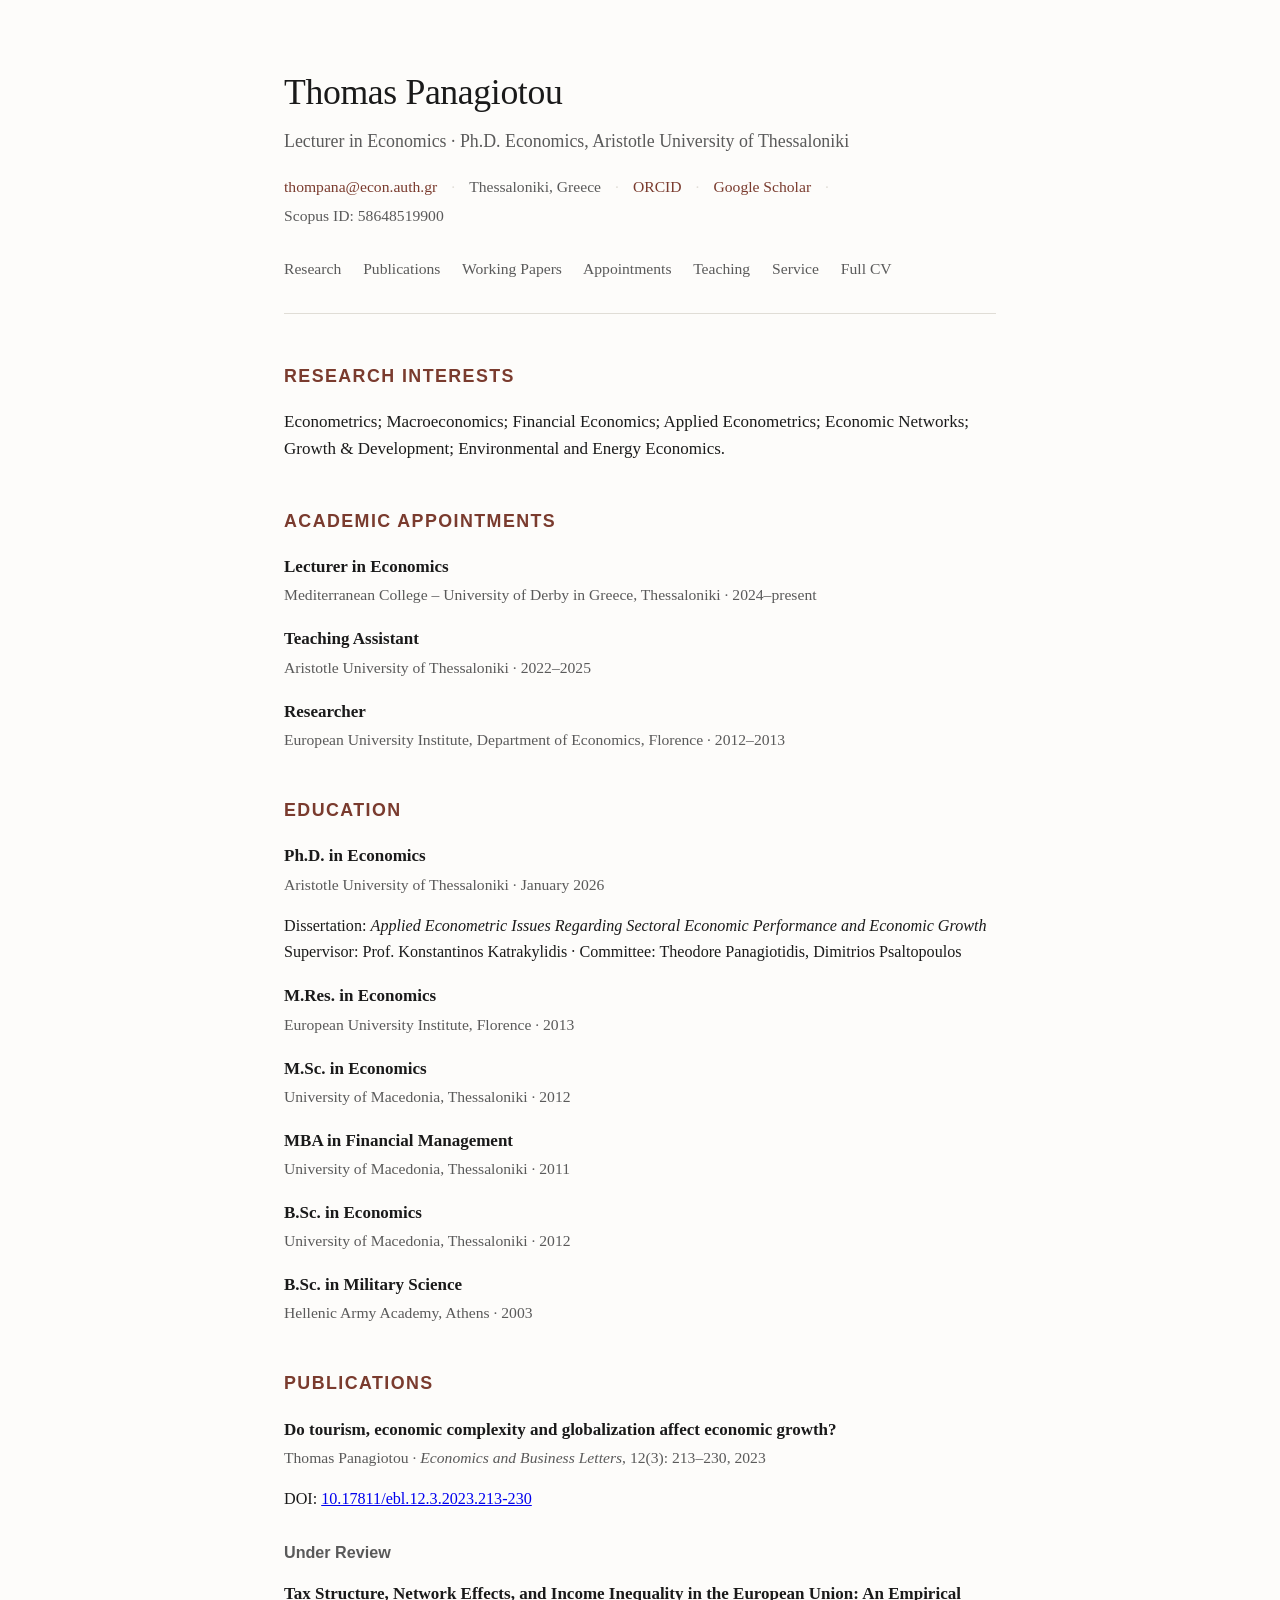
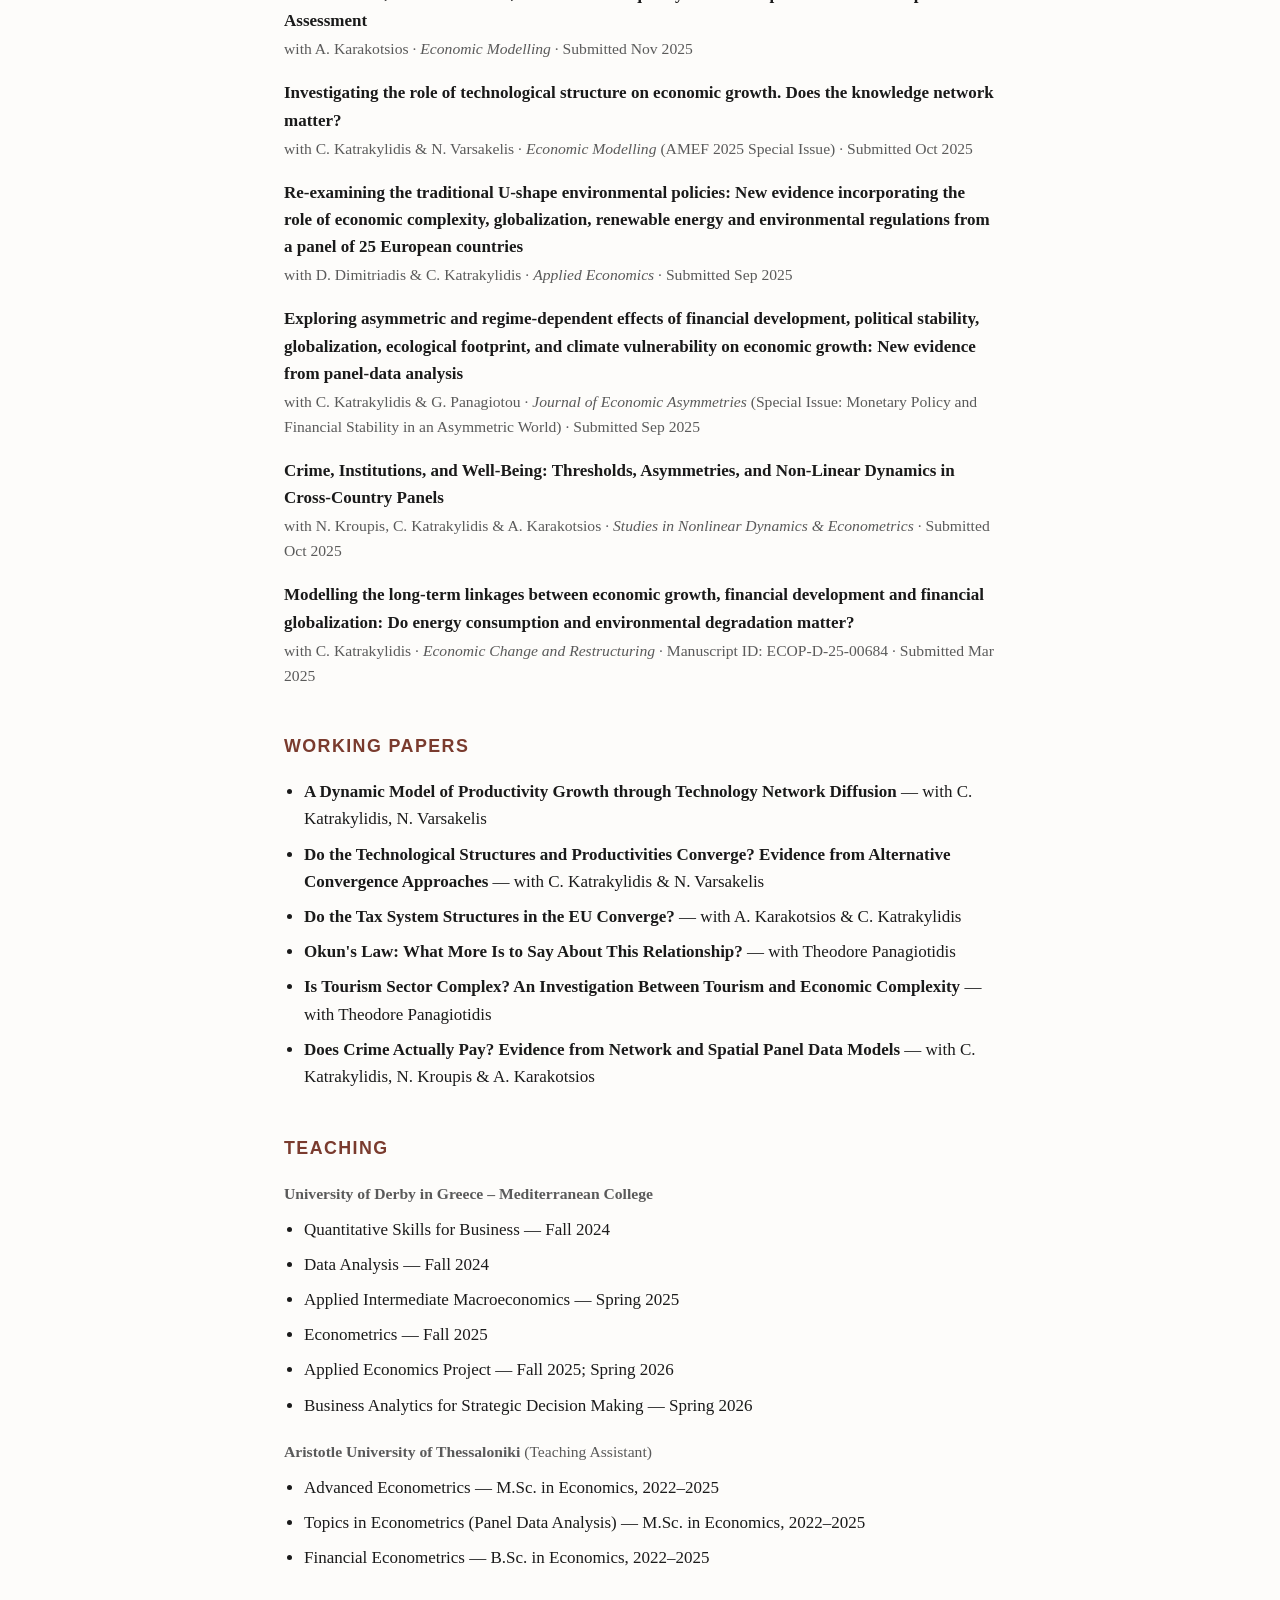
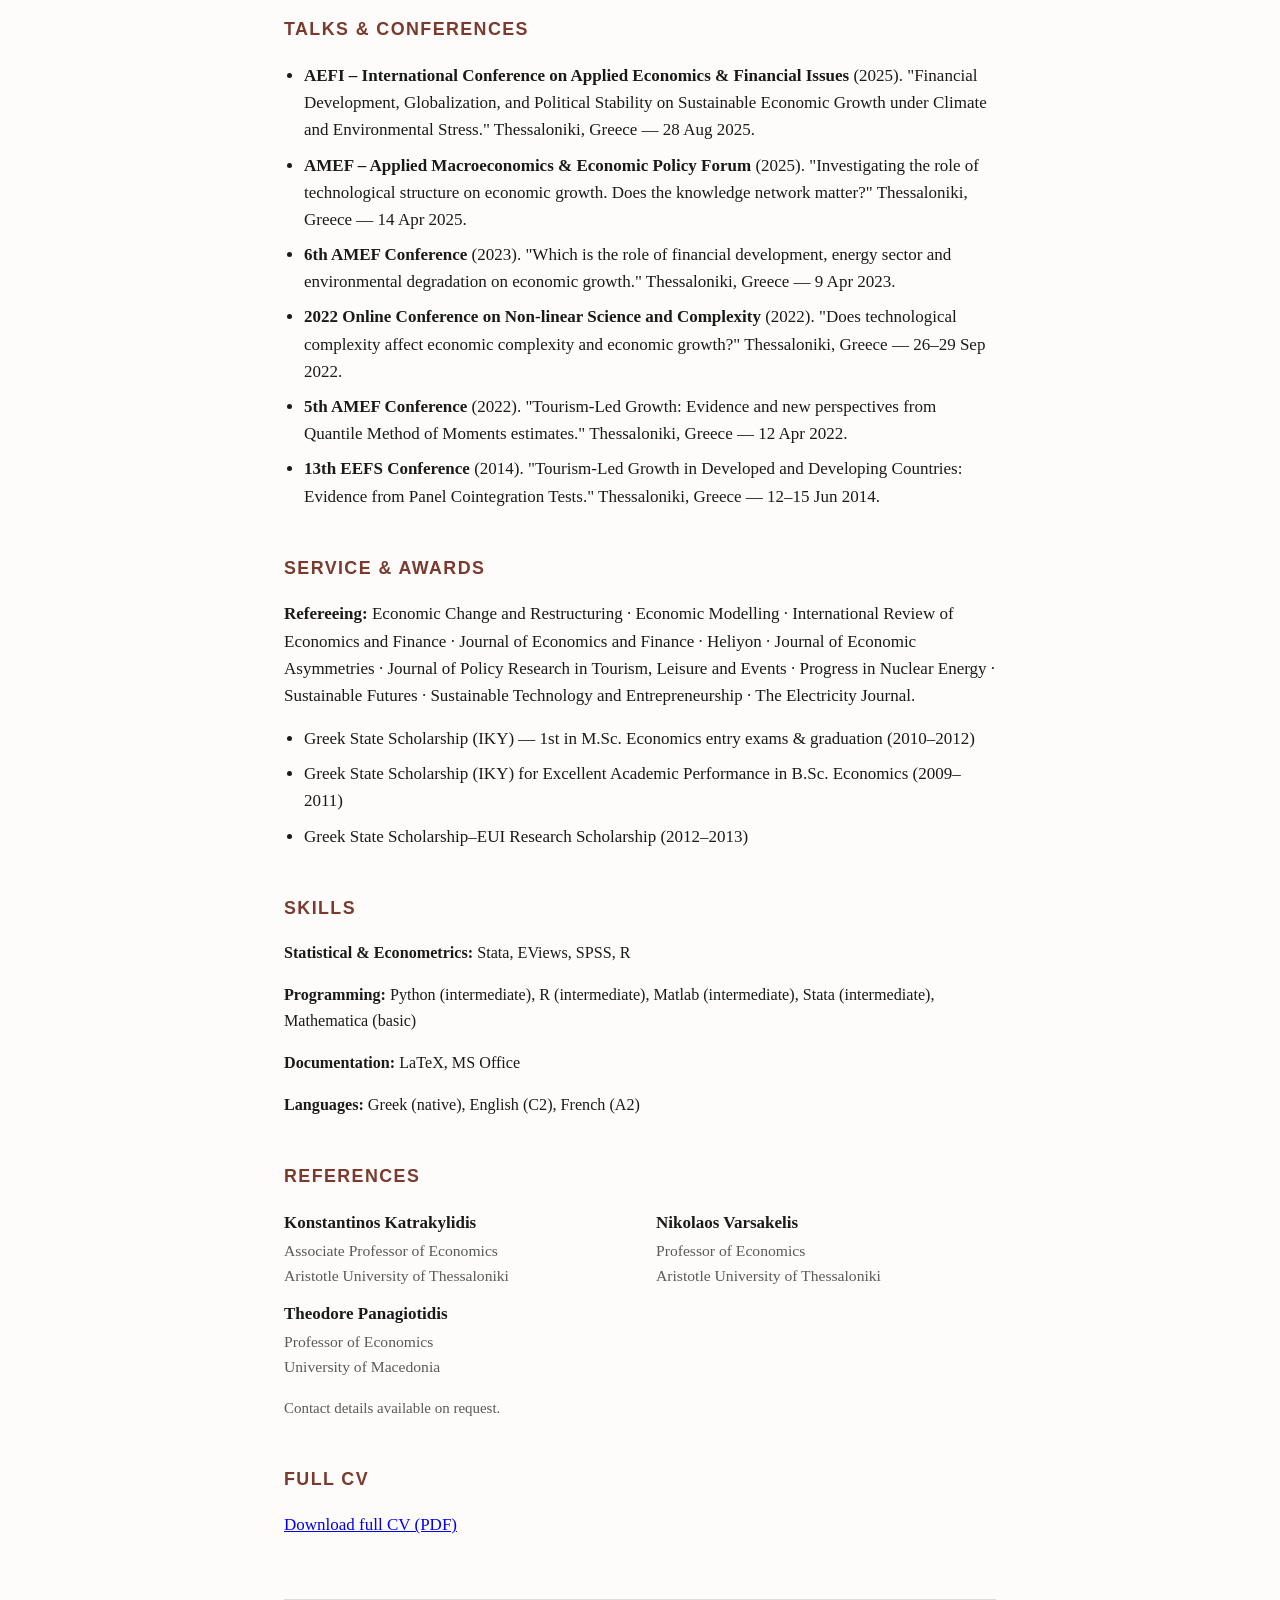
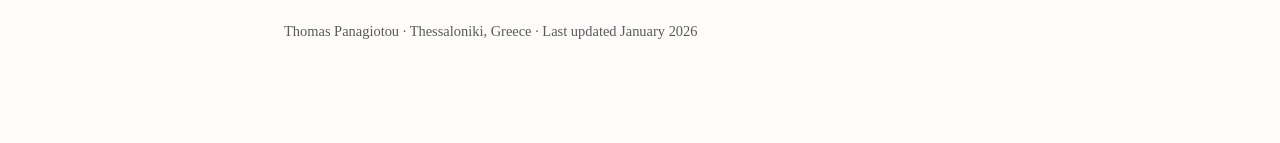
==== index.html @ 2dd04083 "Add files via upload" ====
<!DOCTYPE html>
<html lang="en">
<head>
<meta charset="UTF-8">
<meta name="viewport" content="width=device-width, initial-scale=1.0">
<title>Thomas Panagiotou — Economist</title>
<style>
  :root {
    --text: #1a1a1a;
    --muted: #5a5a5a;
    --line: #e0ddd6;
    --accent: #7a3b2e;
    --bg: #fdfcfa;
  }
  * { box-sizing: border-box; }
  body {
    margin: 0;
    background: var(--bg);
    color: var(--text);
    font-family: "Georgia", "Iowan Old Style", "Palatino Linotype", serif;
    line-height: 1.6;
    font-size: 17px;
  }
  .wrap {
    max-width: 760px;
    margin: 0 auto;
    padding: 64px 24px 100px;
  }
  header {
    margin-bottom: 48px;
    padding-bottom: 32px;
    border-bottom: 1px solid var(--line);
  }
  h1 {
    font-size: 2.1em;
    margin: 0 0 6px;
    font-weight: 500;
    letter-spacing: -0.01em;
  }
  .role {
    color: var(--muted);
    font-size: 1.05em;
    margin: 0 0 18px;
  }
  .contact {
    font-size: 0.92em;
    color: var(--muted);
    display: flex;
    flex-wrap: wrap;
    gap: 4px 14px;
  }
  .contact a { color: var(--accent); text-decoration: none; }
  .contact a:hover { text-decoration: underline; }
  .contact span.sep { color: var(--line); }

  nav {
    margin: 28px 0 0;
    font-size: 0.92em;
  }
  nav a {
    color: var(--muted);
    text-decoration: none;
    margin-right: 18px;
    border-bottom: 1px solid transparent;
  }
  nav a:hover { color: var(--accent); border-bottom-color: var(--accent); }

  section {
    margin-bottom: 44px;
  }
  h2 {
    font-size: 1.05em;
    text-transform: uppercase;
    letter-spacing: 0.08em;
    color: var(--accent);
    font-weight: 600;
    margin: 0 0 18px;
    font-family: "Helvetica Neue", Arial, sans-serif;
  }
  .entry {
    margin-bottom: 18px;
  }
  .entry:last-child { margin-bottom: 0; }
  .entry-title {
    font-weight: 600;
    margin: 0 0 2px;
  }
  .entry-meta {
    color: var(--muted);
    font-size: 0.92em;
    margin: 0 0 4px;
  }
  .entry-detail {
    font-size: 0.95em;
    color: var(--text);
  }
  .status-tag {
    display: inline-block;
    font-size: 0.75em;
    font-family: "Helvetica Neue", Arial, sans-serif;
    text-transform: uppercase;
    letter-spacing: 0.04em;
    color: var(--accent);
    border: 1px solid var(--accent);
    border-radius: 3px;
    padding: 1px 6px;
    margin-left: 8px;
    vertical-align: middle;
  }
  ul.plain {
    margin: 0;
    padding-left: 20px;
  }
  ul.plain li { margin-bottom: 8px; }
  .two-col {
    display: grid;
    grid-template-columns: 1fr 1fr;
    gap: 8px 32px;
  }
  @media (max-width: 600px) {
    .two-col { grid-template-columns: 1fr; }
    .wrap { padding: 40px 18px 80px; }
  }
  .skills-row { margin-bottom: 8px; font-size: 0.95em; }
  .skills-row b { font-weight: 600; }
  footer {
    margin-top: 60px;
    padding-top: 20px;
    border-top: 1px solid var(--line);
    font-size: 0.85em;
    color: var(--muted);
  }
</style>
</head>
<body>
<div class="wrap">

  <header>
    <h1>Thomas Panagiotou</h1>
    <p class="role">Lecturer in Economics · Ph.D. Economics, Aristotle University of Thessaloniki</p>
    <div class="contact">
      <a href="mailto:thompana@econ.auth.gr">thompana@econ.auth.gr</a>
      <span class="sep">·</span>
      <span>Thessaloniki, Greece</span>
      <span class="sep">·</span>
      <a href="https://orcid.org/0000-0002-3631-9676" target="_blank" rel="noopener">ORCID</a>
      <span class="sep">·</span>
      <!-- TODO: replace # with your actual Google Scholar profile URL -->
      <a href="#" target="_blank" rel="noopener">Google Scholar</a>
      <span class="sep">·</span>
      <span>Scopus ID: 58648519900</span>
    </div>
    <nav>
      <a href="#research">Research</a>
      <a href="#publications">Publications</a>
      <a href="#working-papers">Working Papers</a>
      <a href="#appointments">Appointments</a>
      <a href="#teaching">Teaching</a>
      <a href="#service">Service</a>
      <a href="#cv">Full CV</a>
    </nav>
  </header>

  <section id="research">
    <h2>Research Interests</h2>
    <p>Econometrics; Macroeconomics; Financial Economics; Applied Econometrics; Economic Networks; Growth &amp; Development; Environmental and Energy Economics.</p>
  </section>

  <section id="appointments">
    <h2>Academic Appointments</h2>
    <div class="entry">
      <p class="entry-title">Lecturer in Economics</p>
      <p class="entry-meta">Mediterranean College – University of Derby in Greece, Thessaloniki · 2024–present</p>
    </div>
    <div class="entry">
      <p class="entry-title">Teaching Assistant</p>
      <p class="entry-meta">Aristotle University of Thessaloniki · 2022–2025</p>
    </div>
    <div class="entry">
      <p class="entry-title">Researcher</p>
      <p class="entry-meta">European University Institute, Department of Economics, Florence · 2012–2013</p>
    </div>
  </section>

  <section id="education">
    <h2>Education</h2>
    <div class="entry">
      <p class="entry-title">Ph.D. in Economics</p>
      <p class="entry-meta">Aristotle University of Thessaloniki · January 2026</p>
      <p class="entry-detail">Dissertation: <em>Applied Econometric Issues Regarding Sectoral Economic Performance and Economic Growth</em><br>
      Supervisor: Prof. Konstantinos Katrakylidis · Committee: Theodore Panagiotidis, Dimitrios Psaltopoulos</p>
    </div>
    <div class="entry">
      <p class="entry-title">M.Res. in Economics</p>
      <p class="entry-meta">European University Institute, Florence · 2013</p>
    </div>
    <div class="entry">
      <p class="entry-title">M.Sc. in Economics</p>
      <p class="entry-meta">University of Macedonia, Thessaloniki · 2012</p>
    </div>
    <div class="entry">
      <p class="entry-title">MBA in Financial Management</p>
      <p class="entry-meta">University of Macedonia, Thessaloniki · 2011</p>
    </div>
    <div class="entry">
      <p class="entry-title">B.Sc. in Economics</p>
      <p class="entry-meta">University of Macedonia, Thessaloniki · 2012</p>
    </div>
    <div class="entry">
      <p class="entry-title">B.Sc. in Military Science</p>
      <p class="entry-meta">Hellenic Army Academy, Athens · 2003</p>
    </div>
  </section>

  <section id="publications">
    <h2>Publications</h2>

    <div class="entry">
      <p class="entry-title">Do tourism, economic complexity and globalization affect economic growth?</p>
      <p class="entry-meta">Thomas Panagiotou · <em>Economics and Business Letters</em>, 12(3): 213–230, 2023</p>
      <p class="entry-detail">DOI: <a href="https://doi.org/10.17811/ebl.12.3.2023.213-230" target="_blank" rel="noopener">10.17811/ebl.12.3.2023.213-230</a></p>
    </div>

    <h3 style="font-family: Helvetica, Arial, sans-serif; font-size: 0.95em; color: var(--muted); font-weight: 600; margin: 28px 0 14px; text-transform: none; letter-spacing: normal;">Under Review</h3>

    <div class="entry">
      <p class="entry-title">Tax Structure, Network Effects, and Income Inequality in the European Union: An Empirical Assessment</p>
      <p class="entry-meta">with A. Karakotsios · <em>Economic Modelling</em> · Submitted Nov 2025</p>
    </div>

    <div class="entry">
      <p class="entry-title">Investigating the role of technological structure on economic growth. Does the knowledge network matter?</p>
      <p class="entry-meta">with C. Katrakylidis &amp; N. Varsakelis · <em>Economic Modelling</em> (AMEF 2025 Special Issue) · Submitted Oct 2025</p>
    </div>

    <div class="entry">
      <p class="entry-title">Re-examining the traditional U-shape environmental policies: New evidence incorporating the role of economic complexity, globalization, renewable energy and environmental regulations from a panel of 25 European countries</p>
      <p class="entry-meta">with D. Dimitriadis &amp; C. Katrakylidis · <em>Applied Economics</em> · Submitted Sep 2025</p>
    </div>

    <div class="entry">
      <p class="entry-title">Exploring asymmetric and regime-dependent effects of financial development, political stability, globalization, ecological footprint, and climate vulnerability on economic growth: New evidence from panel-data analysis</p>
      <p class="entry-meta">with C. Katrakylidis &amp; G. Panagiotou · <em>Journal of Economic Asymmetries</em> (Special Issue: Monetary Policy and Financial Stability in an Asymmetric World) · Submitted Sep 2025</p>
    </div>

    <div class="entry">
      <p class="entry-title">Crime, Institutions, and Well-Being: Thresholds, Asymmetries, and Non-Linear Dynamics in Cross-Country Panels</p>
      <p class="entry-meta">with N. Kroupis, C. Katrakylidis &amp; A. Karakotsios · <em>Studies in Nonlinear Dynamics &amp; Econometrics</em> · Submitted Oct 2025</p>
    </div>

    <div class="entry">
      <p class="entry-title">Modelling the long-term linkages between economic growth, financial development and financial globalization: Do energy consumption and environmental degradation matter?</p>
      <p class="entry-meta">with C. Katrakylidis · <em>Economic Change and Restructuring</em> · Manuscript ID: ECOP-D-25-00684 · Submitted Mar 2025</p>
    </div>
  </section>

  <section id="working-papers">
    <h2>Working Papers</h2>
    <ul class="plain">
      <li><strong>A Dynamic Model of Productivity Growth through Technology Network Diffusion</strong> — with C. Katrakylidis, N. Varsakelis</li>
      <li><strong>Do the Technological Structures and Productivities Converge? Evidence from Alternative Convergence Approaches</strong> — with C. Katrakylidis &amp; N. Varsakelis</li>
      <li><strong>Do the Tax System Structures in the EU Converge?</strong> — with A. Karakotsios &amp; C. Katrakylidis</li>
      <li><strong>Okun's Law: What More Is to Say About This Relationship?</strong> — with Theodore Panagiotidis</li>
      <li><strong>Is Tourism Sector Complex? An Investigation Between Tourism and Economic Complexity</strong> — with Theodore Panagiotidis</li>
      <li><strong>Does Crime Actually Pay? Evidence from Network and Spatial Panel Data Models</strong> — with C. Katrakylidis, N. Kroupis &amp; A. Karakotsios</li>
    </ul>
  </section>

  <section id="teaching">
    <h2>Teaching</h2>
    <p class="entry-meta" style="margin-bottom:10px;"><strong>University of Derby in Greece – Mediterranean College</strong></p>
    <ul class="plain">
      <li>Quantitative Skills for Business — Fall 2024</li>
      <li>Data Analysis — Fall 2024</li>
      <li>Applied Intermediate Macroeconomics — Spring 2025</li>
      <li>Econometrics — Fall 2025</li>
      <li>Applied Economics Project — Fall 2025; Spring 2026</li>
      <li>Business Analytics for Strategic Decision Making — Spring 2026</li>
    </ul>
    <p class="entry-meta" style="margin: 20px 0 10px;"><strong>Aristotle University of Thessaloniki</strong> (Teaching Assistant)</p>
    <ul class="plain">
      <li>Advanced Econometrics — M.Sc. in Economics, 2022–2025</li>
      <li>Topics in Econometrics (Panel Data Analysis) — M.Sc. in Economics, 2022–2025</li>
      <li>Financial Econometrics — B.Sc. in Economics, 2022–2025</li>
    </ul>
  </section>

  <section id="talks">
    <h2>Talks &amp; Conferences</h2>
    <ul class="plain">
      <li><strong>AEFI – International Conference on Applied Economics &amp; Financial Issues</strong> (2025). "Financial Development, Globalization, and Political Stability on Sustainable Economic Growth under Climate and Environmental Stress." Thessaloniki, Greece — 28 Aug 2025.</li>
      <li><strong>AMEF – Applied Macroeconomics &amp; Economic Policy Forum</strong> (2025). "Investigating the role of technological structure on economic growth. Does the knowledge network matter?" Thessaloniki, Greece — 14 Apr 2025.</li>
      <li><strong>6th AMEF Conference</strong> (2023). "Which is the role of financial development, energy sector and environmental degradation on economic growth." Thessaloniki, Greece — 9 Apr 2023.</li>
      <li><strong>2022 Online Conference on Non-linear Science and Complexity</strong> (2022). "Does technological complexity affect economic complexity and economic growth?" Thessaloniki, Greece — 26–29 Sep 2022.</li>
      <li><strong>5th AMEF Conference</strong> (2022). "Tourism-Led Growth: Evidence and new perspectives from Quantile Method of Moments estimates." Thessaloniki, Greece — 12 Apr 2022.</li>
      <li><strong>13th EEFS Conference</strong> (2014). "Tourism-Led Growth in Developed and Developing Countries: Evidence from Panel Cointegration Tests." Thessaloniki, Greece — 12–15 Jun 2014.</li>
    </ul>
  </section>

  <section id="service">
    <h2>Service &amp; Awards</h2>
    <p style="margin: 0 0 16px;"><strong>Refereeing:</strong> Economic Change and Restructuring · Economic Modelling · International Review of Economics and Finance · Journal of Economics and Finance · Heliyon · Journal of Economic Asymmetries · Journal of Policy Research in Tourism, Leisure and Events · Progress in Nuclear Energy · Sustainable Futures · Sustainable Technology and Entrepreneurship · The Electricity Journal.</p>
    <ul class="plain">
      <li>Greek State Scholarship (IKY) — 1st in M.Sc. Economics entry exams &amp; graduation (2010–2012)</li>
      <li>Greek State Scholarship (IKY) for Excellent Academic Performance in B.Sc. Economics (2009–2011)</li>
      <li>Greek State Scholarship–EUI Research Scholarship (2012–2013)</li>
    </ul>
  </section>

  <section id="skills">
    <h2>Skills</h2>
    <p class="skills-row"><b>Statistical &amp; Econometrics:</b> Stata, EViews, SPSS, R</p>
    <p class="skills-row"><b>Programming:</b> Python (intermediate), R (intermediate), Matlab (intermediate), Stata (intermediate), Mathematica (basic)</p>
    <p class="skills-row"><b>Documentation:</b> LaTeX, MS Office</p>
    <p class="skills-row"><b>Languages:</b> Greek (native), English (C2), French (A2)</p>
  </section>

  <section id="references">
    <h2>References</h2>
    <div class="two-col">
      <div>
        <p class="entry-title" style="margin-bottom:2px;">Konstantinos Katrakylidis</p>
        <p class="entry-meta">Associate Professor of Economics<br>Aristotle University of Thessaloniki</p>
      </div>
      <div>
        <p class="entry-title" style="margin-bottom:2px;">Nikolaos Varsakelis</p>
        <p class="entry-meta">Professor of Economics<br>Aristotle University of Thessaloniki</p>
      </div>
      <div>
        <p class="entry-title" style="margin-bottom:2px;">Theodore Panagiotidis</p>
        <p class="entry-meta">Professor of Economics<br>University of Macedonia</p>
      </div>
    </div>
    <p style="margin-top:14px; font-size:0.88em; color: var(--muted);">Contact details available on request.</p>
  </section>

  <section id="cv">
    <h2>Full CV</h2>
    <!-- TODO: upload your CV PDF to the repo (e.g. as cv.pdf) and this link will work -->
    <p><a href="cv.pdf" target="_blank" rel="noopener">Download full CV (PDF)</a></p>
  </section>

  <footer>
    Thomas Panagiotou · Thessaloniki, Greece · Last updated January 2026
  </footer>

</div>
</body>
</html>
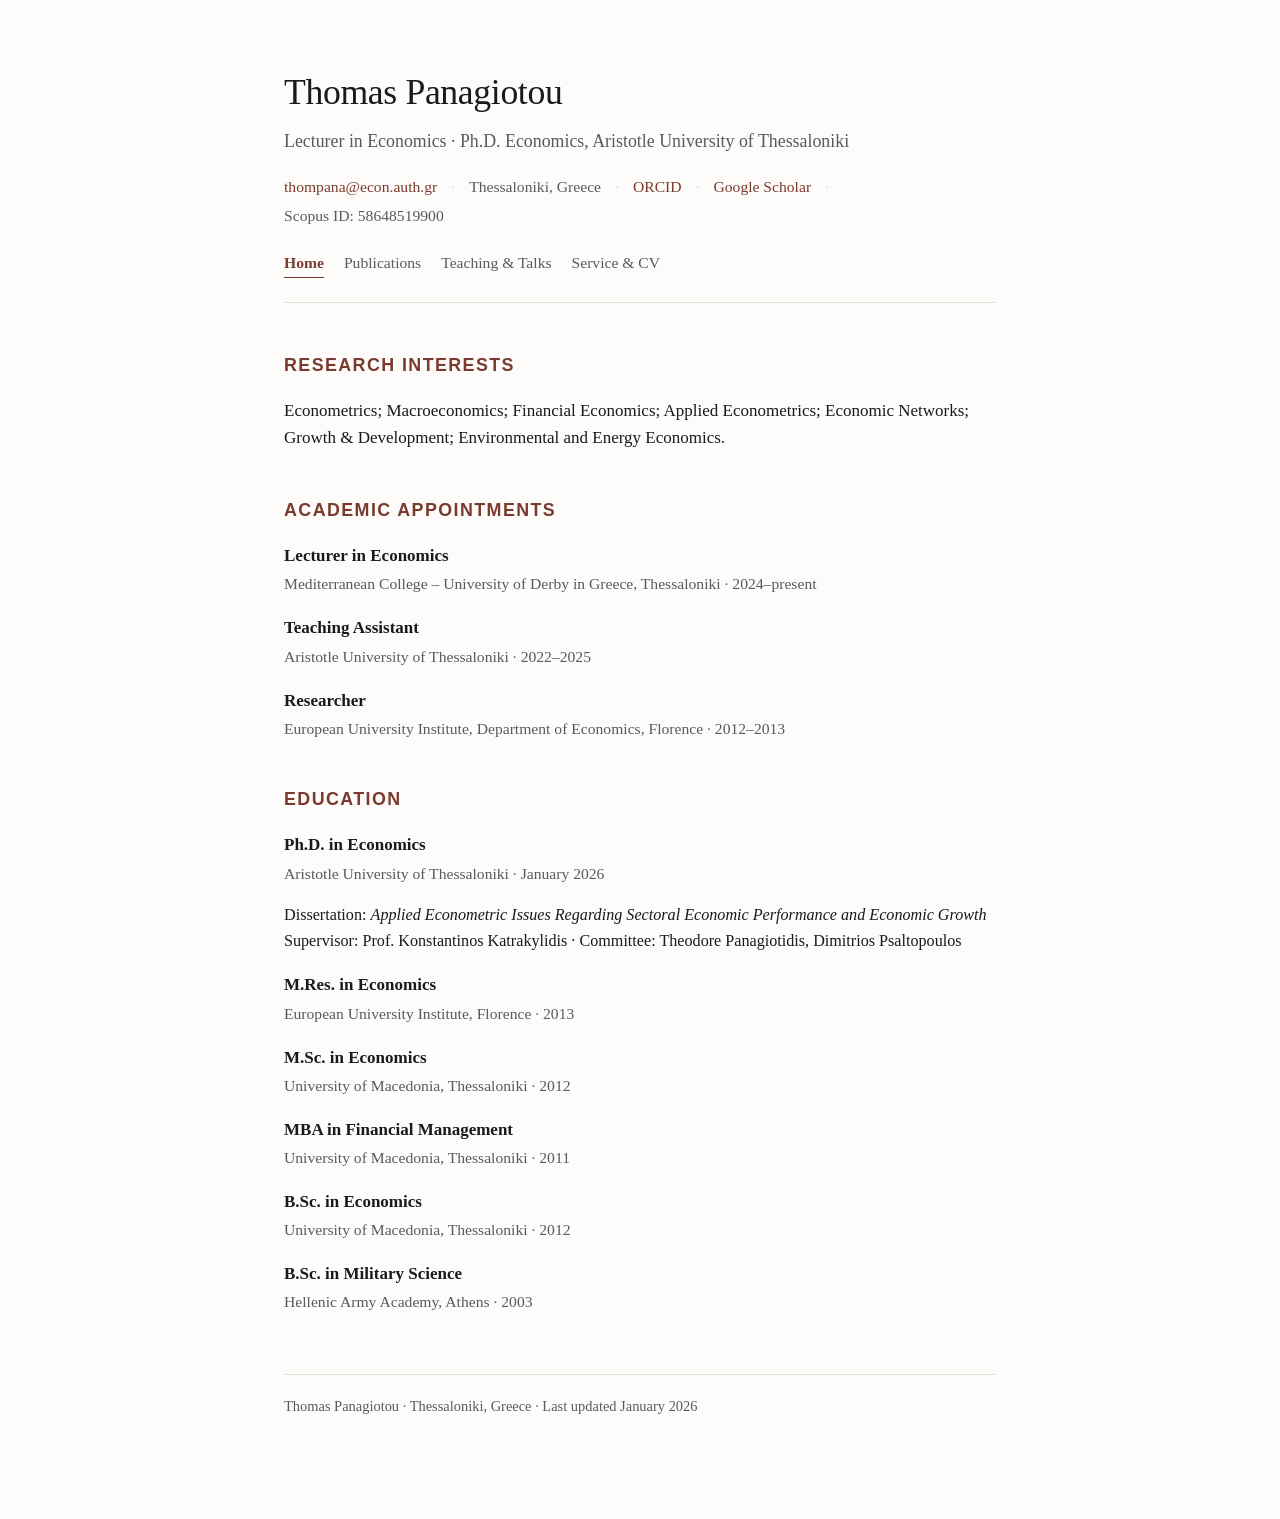
==== commit 3b566862: "Rename index (1).html to index.html" ====
--- a/index.html
+++ b/index.html
@@ -4,133 +4,7 @@
 <meta charset="UTF-8">
 <meta name="viewport" content="width=device-width, initial-scale=1.0">
 <title>Thomas Panagiotou — Economist</title>
-<style>
-  :root {
-    --text: #1a1a1a;
-    --muted: #5a5a5a;
-    --line: #e0ddd6;
-    --accent: #7a3b2e;
-    --bg: #fdfcfa;
-  }
-  * { box-sizing: border-box; }
-  body {
-    margin: 0;
-    background: var(--bg);
-    color: var(--text);
-    font-family: "Georgia", "Iowan Old Style", "Palatino Linotype", serif;
-    line-height: 1.6;
-    font-size: 17px;
-  }
-  .wrap {
-    max-width: 760px;
-    margin: 0 auto;
-    padding: 64px 24px 100px;
-  }
-  header {
-    margin-bottom: 48px;
-    padding-bottom: 32px;
-    border-bottom: 1px solid var(--line);
-  }
-  h1 {
-    font-size: 2.1em;
-    margin: 0 0 6px;
-    font-weight: 500;
-    letter-spacing: -0.01em;
-  }
-  .role {
-    color: var(--muted);
-    font-size: 1.05em;
-    margin: 0 0 18px;
-  }
-  .contact {
-    font-size: 0.92em;
-    color: var(--muted);
-    display: flex;
-    flex-wrap: wrap;
-    gap: 4px 14px;
-  }
-  .contact a { color: var(--accent); text-decoration: none; }
-  .contact a:hover { text-decoration: underline; }
-  .contact span.sep { color: var(--line); }
-
-  nav {
-    margin: 28px 0 0;
-    font-size: 0.92em;
-  }
-  nav a {
-    color: var(--muted);
-    text-decoration: none;
-    margin-right: 18px;
-    border-bottom: 1px solid transparent;
-  }
-  nav a:hover { color: var(--accent); border-bottom-color: var(--accent); }
-
-  section {
-    margin-bottom: 44px;
-  }
-  h2 {
-    font-size: 1.05em;
-    text-transform: uppercase;
-    letter-spacing: 0.08em;
-    color: var(--accent);
-    font-weight: 600;
-    margin: 0 0 18px;
-    font-family: "Helvetica Neue", Arial, sans-serif;
-  }
-  .entry {
-    margin-bottom: 18px;
-  }
-  .entry:last-child { margin-bottom: 0; }
-  .entry-title {
-    font-weight: 600;
-    margin: 0 0 2px;
-  }
-  .entry-meta {
-    color: var(--muted);
-    font-size: 0.92em;
-    margin: 0 0 4px;
-  }
-  .entry-detail {
-    font-size: 0.95em;
-    color: var(--text);
-  }
-  .status-tag {
-    display: inline-block;
-    font-size: 0.75em;
-    font-family: "Helvetica Neue", Arial, sans-serif;
-    text-transform: uppercase;
-    letter-spacing: 0.04em;
-    color: var(--accent);
-    border: 1px solid var(--accent);
-    border-radius: 3px;
-    padding: 1px 6px;
-    margin-left: 8px;
-    vertical-align: middle;
-  }
-  ul.plain {
-    margin: 0;
-    padding-left: 20px;
-  }
-  ul.plain li { margin-bottom: 8px; }
-  .two-col {
-    display: grid;
-    grid-template-columns: 1fr 1fr;
-    gap: 8px 32px;
-  }
-  @media (max-width: 600px) {
-    .two-col { grid-template-columns: 1fr; }
-    .wrap { padding: 40px 18px 80px; }
-  }
-  .skills-row { margin-bottom: 8px; font-size: 0.95em; }
-  .skills-row b { font-weight: 600; }
-  footer {
-    margin-top: 60px;
-    padding-top: 20px;
-    border-top: 1px solid var(--line);
-    font-size: 0.85em;
-    color: var(--muted);
-  }
-</style>
+<link rel="stylesheet" href="style.css">
 </head>
 <body>
 <div class="wrap">
@@ -151,13 +25,10 @@
       <span>Scopus ID: 58648519900</span>
     </div>
     <nav>
-      <a href="#research">Research</a>
-      <a href="#publications">Publications</a>
-      <a href="#working-papers">Working Papers</a>
-      <a href="#appointments">Appointments</a>
-      <a href="#teaching">Teaching</a>
-      <a href="#service">Service</a>
-      <a href="#cv">Full CV</a>
+      <a href="index.html" class="active">Home</a>
+      <a href="publications.html">Publications</a>
+      <a href="teaching.html">Teaching &amp; Talks</a>
+      <a href="service.html">Service &amp; CV</a>
     </nav>
   </header>
 
@@ -212,134 +83,6 @@
     </div>
   </section>
 
-  <section id="publications">
-    <h2>Publications</h2>
-
-    <div class="entry">
-      <p class="entry-title">Do tourism, economic complexity and globalization affect economic growth?</p>
-      <p class="entry-meta">Thomas Panagiotou · <em>Economics and Business Letters</em>, 12(3): 213–230, 2023</p>
-      <p class="entry-detail">DOI: <a href="https://doi.org/10.17811/ebl.12.3.2023.213-230" target="_blank" rel="noopener">10.17811/ebl.12.3.2023.213-230</a></p>
-    </div>
-
-    <h3 style="font-family: Helvetica, Arial, sans-serif; font-size: 0.95em; color: var(--muted); font-weight: 600; margin: 28px 0 14px; text-transform: none; letter-spacing: normal;">Under Review</h3>
-
-    <div class="entry">
-      <p class="entry-title">Tax Structure, Network Effects, and Income Inequality in the European Union: An Empirical Assessment</p>
-      <p class="entry-meta">with A. Karakotsios · <em>Economic Modelling</em> · Submitted Nov 2025</p>
-    </div>
-
-    <div class="entry">
-      <p class="entry-title">Investigating the role of technological structure on economic growth. Does the knowledge network matter?</p>
-      <p class="entry-meta">with C. Katrakylidis &amp; N. Varsakelis · <em>Economic Modelling</em> (AMEF 2025 Special Issue) · Submitted Oct 2025</p>
-    </div>
-
-    <div class="entry">
-      <p class="entry-title">Re-examining the traditional U-shape environmental policies: New evidence incorporating the role of economic complexity, globalization, renewable energy and environmental regulations from a panel of 25 European countries</p>
-      <p class="entry-meta">with D. Dimitriadis &amp; C. Katrakylidis · <em>Applied Economics</em> · Submitted Sep 2025</p>
-    </div>
-
-    <div class="entry">
-      <p class="entry-title">Exploring asymmetric and regime-dependent effects of financial development, political stability, globalization, ecological footprint, and climate vulnerability on economic growth: New evidence from panel-data analysis</p>
-      <p class="entry-meta">with C. Katrakylidis &amp; G. Panagiotou · <em>Journal of Economic Asymmetries</em> (Special Issue: Monetary Policy and Financial Stability in an Asymmetric World) · Submitted Sep 2025</p>
-    </div>
-
-    <div class="entry">
-      <p class="entry-title">Crime, Institutions, and Well-Being: Thresholds, Asymmetries, and Non-Linear Dynamics in Cross-Country Panels</p>
-      <p class="entry-meta">with N. Kroupis, C. Katrakylidis &amp; A. Karakotsios · <em>Studies in Nonlinear Dynamics &amp; Econometrics</em> · Submitted Oct 2025</p>
-    </div>
-
-    <div class="entry">
-      <p class="entry-title">Modelling the long-term linkages between economic growth, financial development and financial globalization: Do energy consumption and environmental degradation matter?</p>
-      <p class="entry-meta">with C. Katrakylidis · <em>Economic Change and Restructuring</em> · Manuscript ID: ECOP-D-25-00684 · Submitted Mar 2025</p>
-    </div>
-  </section>
-
-  <section id="working-papers">
-    <h2>Working Papers</h2>
-    <ul class="plain">
-      <li><strong>A Dynamic Model of Productivity Growth through Technology Network Diffusion</strong> — with C. Katrakylidis, N. Varsakelis</li>
-      <li><strong>Do the Technological Structures and Productivities Converge? Evidence from Alternative Convergence Approaches</strong> — with C. Katrakylidis &amp; N. Varsakelis</li>
-      <li><strong>Do the Tax System Structures in the EU Converge?</strong> — with A. Karakotsios &amp; C. Katrakylidis</li>
-      <li><strong>Okun's Law: What More Is to Say About This Relationship?</strong> — with Theodore Panagiotidis</li>
-      <li><strong>Is Tourism Sector Complex? An Investigation Between Tourism and Economic Complexity</strong> — with Theodore Panagiotidis</li>
-      <li><strong>Does Crime Actually Pay? Evidence from Network and Spatial Panel Data Models</strong> — with C. Katrakylidis, N. Kroupis &amp; A. Karakotsios</li>
-    </ul>
-  </section>
-
-  <section id="teaching">
-    <h2>Teaching</h2>
-    <p class="entry-meta" style="margin-bottom:10px;"><strong>University of Derby in Greece – Mediterranean College</strong></p>
-    <ul class="plain">
-      <li>Quantitative Skills for Business — Fall 2024</li>
-      <li>Data Analysis — Fall 2024</li>
-      <li>Applied Intermediate Macroeconomics — Spring 2025</li>
-      <li>Econometrics — Fall 2025</li>
-      <li>Applied Economics Project — Fall 2025; Spring 2026</li>
-      <li>Business Analytics for Strategic Decision Making — Spring 2026</li>
-    </ul>
-    <p class="entry-meta" style="margin: 20px 0 10px;"><strong>Aristotle University of Thessaloniki</strong> (Teaching Assistant)</p>
-    <ul class="plain">
-      <li>Advanced Econometrics — M.Sc. in Economics, 2022–2025</li>
-      <li>Topics in Econometrics (Panel Data Analysis) — M.Sc. in Economics, 2022–2025</li>
-      <li>Financial Econometrics — B.Sc. in Economics, 2022–2025</li>
-    </ul>
-  </section>
-
-  <section id="talks">
-    <h2>Talks &amp; Conferences</h2>
-    <ul class="plain">
-      <li><strong>AEFI – International Conference on Applied Economics &amp; Financial Issues</strong> (2025). "Financial Development, Globalization, and Political Stability on Sustainable Economic Growth under Climate and Environmental Stress." Thessaloniki, Greece — 28 Aug 2025.</li>
-      <li><strong>AMEF – Applied Macroeconomics &amp; Economic Policy Forum</strong> (2025). "Investigating the role of technological structure on economic growth. Does the knowledge network matter?" Thessaloniki, Greece — 14 Apr 2025.</li>
-      <li><strong>6th AMEF Conference</strong> (2023). "Which is the role of financial development, energy sector and environmental degradation on economic growth." Thessaloniki, Greece — 9 Apr 2023.</li>
-      <li><strong>2022 Online Conference on Non-linear Science and Complexity</strong> (2022). "Does technological complexity affect economic complexity and economic growth?" Thessaloniki, Greece — 26–29 Sep 2022.</li>
-      <li><strong>5th AMEF Conference</strong> (2022). "Tourism-Led Growth: Evidence and new perspectives from Quantile Method of Moments estimates." Thessaloniki, Greece — 12 Apr 2022.</li>
-      <li><strong>13th EEFS Conference</strong> (2014). "Tourism-Led Growth in Developed and Developing Countries: Evidence from Panel Cointegration Tests." Thessaloniki, Greece — 12–15 Jun 2014.</li>
-    </ul>
-  </section>
-
-  <section id="service">
-    <h2>Service &amp; Awards</h2>
-    <p style="margin: 0 0 16px;"><strong>Refereeing:</strong> Economic Change and Restructuring · Economic Modelling · International Review of Economics and Finance · Journal of Economics and Finance · Heliyon · Journal of Economic Asymmetries · Journal of Policy Research in Tourism, Leisure and Events · Progress in Nuclear Energy · Sustainable Futures · Sustainable Technology and Entrepreneurship · The Electricity Journal.</p>
-    <ul class="plain">
-      <li>Greek State Scholarship (IKY) — 1st in M.Sc. Economics entry exams &amp; graduation (2010–2012)</li>
-      <li>Greek State Scholarship (IKY) for Excellent Academic Performance in B.Sc. Economics (2009–2011)</li>
-      <li>Greek State Scholarship–EUI Research Scholarship (2012–2013)</li>
-    </ul>
-  </section>
-
-  <section id="skills">
-    <h2>Skills</h2>
-    <p class="skills-row"><b>Statistical &amp; Econometrics:</b> Stata, EViews, SPSS, R</p>
-    <p class="skills-row"><b>Programming:</b> Python (intermediate), R (intermediate), Matlab (intermediate), Stata (intermediate), Mathematica (basic)</p>
-    <p class="skills-row"><b>Documentation:</b> LaTeX, MS Office</p>
-    <p class="skills-row"><b>Languages:</b> Greek (native), English (C2), French (A2)</p>
-  </section>
-
-  <section id="references">
-    <h2>References</h2>
-    <div class="two-col">
-      <div>
-        <p class="entry-title" style="margin-bottom:2px;">Konstantinos Katrakylidis</p>
-        <p class="entry-meta">Associate Professor of Economics<br>Aristotle University of Thessaloniki</p>
-      </div>
-      <div>
-        <p class="entry-title" style="margin-bottom:2px;">Nikolaos Varsakelis</p>
-        <p class="entry-meta">Professor of Economics<br>Aristotle University of Thessaloniki</p>
-      </div>
-      <div>
-        <p class="entry-title" style="margin-bottom:2px;">Theodore Panagiotidis</p>
-        <p class="entry-meta">Professor of Economics<br>University of Macedonia</p>
-      </div>
-    </div>
-    <p style="margin-top:14px; font-size:0.88em; color: var(--muted);">Contact details available on request.</p>
-  </section>
-
-  <section id="cv">
-    <h2>Full CV</h2>
-    <!-- TODO: upload your CV PDF to the repo (e.g. as cv.pdf) and this link will work -->
-    <p><a href="cv.pdf" target="_blank" rel="noopener">Download full CV (PDF)</a></p>
-  </section>
-
   <footer>
     Thomas Panagiotou · Thessaloniki, Greece · Last updated January 2026
   </footer>
--- a/style.css
+++ b/style.css
@@ -0,0 +1,104 @@
+:root {
+  --text: #1a1a1a;
+  --muted: #5a5a5a;
+  --line: #e0ddd6;
+  --accent: #7a3b2e;
+  --bg: #fdfcfa;
+}
+* { box-sizing: border-box; }
+body {
+  margin: 0;
+  background: var(--bg);
+  color: var(--text);
+  font-family: "Georgia", "Iowan Old Style", "Palatino Linotype", serif;
+  line-height: 1.6;
+  font-size: 17px;
+}
+.wrap {
+  max-width: 760px;
+  margin: 0 auto;
+  padding: 64px 24px 100px;
+}
+header {
+  margin-bottom: 48px;
+  padding-bottom: 24px;
+  border-bottom: 1px solid var(--line);
+}
+h1 {
+  font-size: 2.1em;
+  margin: 0 0 6px;
+  font-weight: 500;
+  letter-spacing: -0.01em;
+}
+.role {
+  color: var(--muted);
+  font-size: 1.05em;
+  margin: 0 0 18px;
+}
+.contact {
+  font-size: 0.92em;
+  color: var(--muted);
+  display: flex;
+  flex-wrap: wrap;
+  gap: 4px 14px;
+  margin-bottom: 22px;
+}
+.contact a { color: var(--accent); text-decoration: none; }
+.contact a:hover { text-decoration: underline; }
+.contact span.sep { color: var(--line); }
+
+nav {
+  font-size: 0.92em;
+  display: flex;
+  flex-wrap: wrap;
+  gap: 4px 20px;
+}
+nav a {
+  color: var(--muted);
+  text-decoration: none;
+  border-bottom: 1px solid transparent;
+  padding-bottom: 2px;
+}
+nav a:hover { color: var(--accent); border-bottom-color: var(--accent); }
+nav a.active { color: var(--accent); border-bottom-color: var(--accent); font-weight: 600; }
+
+section { margin-bottom: 44px; }
+h2 {
+  font-size: 1.05em;
+  text-transform: uppercase;
+  letter-spacing: 0.08em;
+  color: var(--accent);
+  font-weight: 600;
+  margin: 0 0 18px;
+  font-family: "Helvetica Neue", Arial, sans-serif;
+}
+h3.subhead {
+  font-family: "Helvetica Neue", Arial, sans-serif;
+  font-size: 0.95em;
+  color: var(--muted);
+  font-weight: 600;
+  margin: 28px 0 14px;
+  text-transform: none;
+  letter-spacing: normal;
+}
+.entry { margin-bottom: 18px; }
+.entry:last-child { margin-bottom: 0; }
+.entry-title { font-weight: 600; margin: 0 0 2px; }
+.entry-meta { color: var(--muted); font-size: 0.92em; margin: 0 0 4px; }
+.entry-detail { font-size: 0.95em; color: var(--text); }
+ul.plain { margin: 0; padding-left: 20px; }
+ul.plain li { margin-bottom: 8px; }
+.two-col { display: grid; grid-template-columns: 1fr 1fr; gap: 8px 32px; }
+@media (max-width: 600px) {
+  .two-col { grid-template-columns: 1fr; }
+  .wrap { padding: 40px 18px 80px; }
+}
+.skills-row { margin-bottom: 8px; font-size: 0.95em; }
+.skills-row b { font-weight: 600; }
+footer {
+  margin-top: 60px;
+  padding-top: 20px;
+  border-top: 1px solid var(--line);
+  font-size: 0.85em;
+  color: var(--muted);
+}
